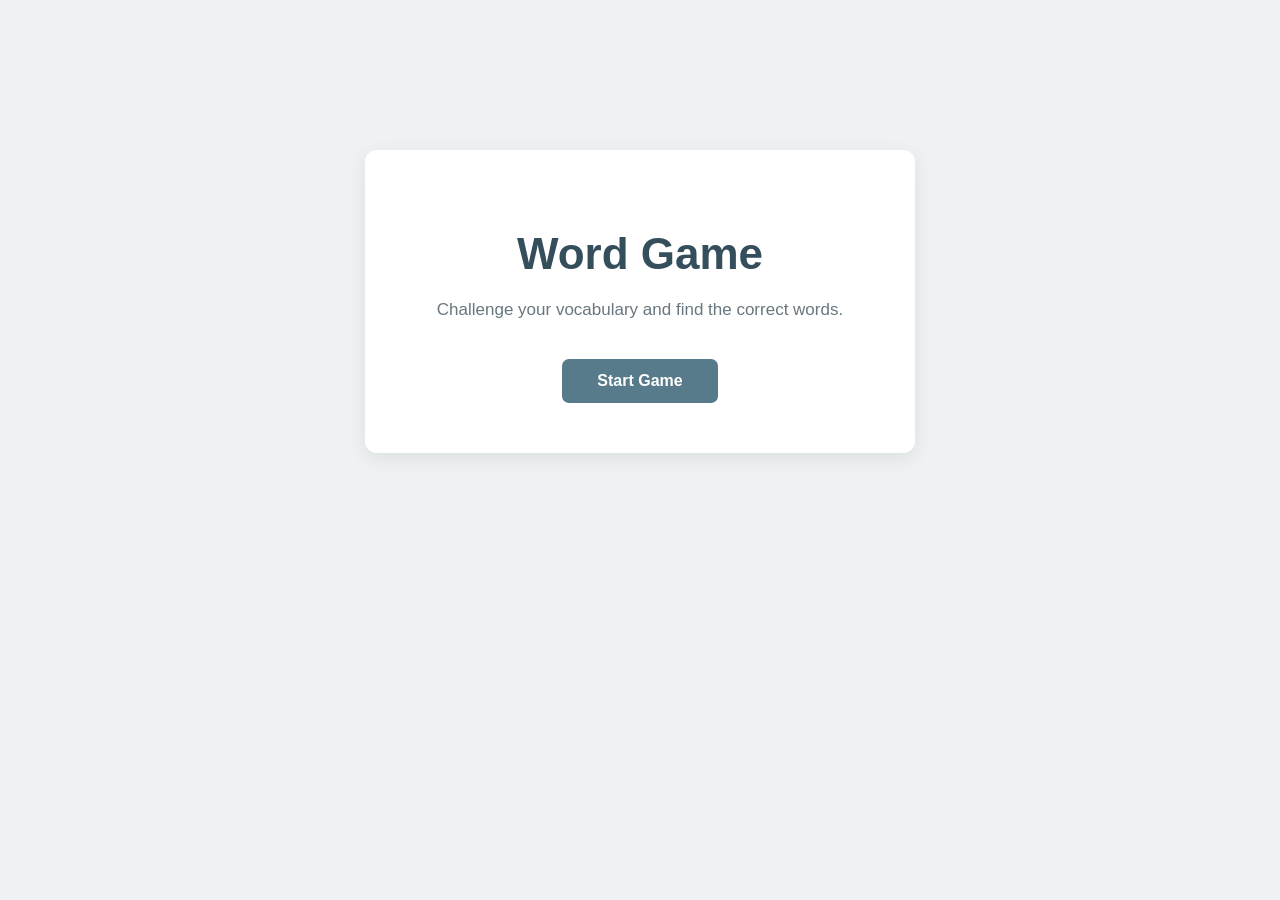
==== index.html @ 1e9c6515 "Updated" ====
<!DOCTYPE html>
<html>
<head>
    <title>Word Game</title>
    <link rel="stylesheet" href="style.css">
</head>

<body>

    <div class="container">

        <h1>Word Game</h1>

        <p>
            Challenge your vocabulary and find the correct words.
        </p>

        <form action="game.html">
            <button type="submit">Start Game</button>
        </form>

    </div>

</body>
</html>
---- style.css ----
body {
    margin: 0;
    font-family: Arial, sans-serif;
    background-color: #eef2f3;
    color: #263238;
}

.container {
    width: 450px;
    margin: 150px auto;
    padding: 50px;
    text-align: center;
    background-color: white;
    border-radius: 12px;
    box-shadow: 0 5px 20px rgba(0, 0, 0, 0.08);
}

h1 {
    font-size: 44px;
    margin-bottom: 15px;
    color: #344e5c;
}

p {
    font-size: 17px;
    line-height: 1.6;
    color: #68777f;
    margin-bottom: 35px;
}

button {
    padding: 13px 35px;
    font-size: 16px;
    font-weight: bold;
    color: white;
    background-color: #587b8c;
    border: none;
    border-radius: 7px;
    cursor: pointer;
}

button:hover {
    background-color: #3f6375;
}
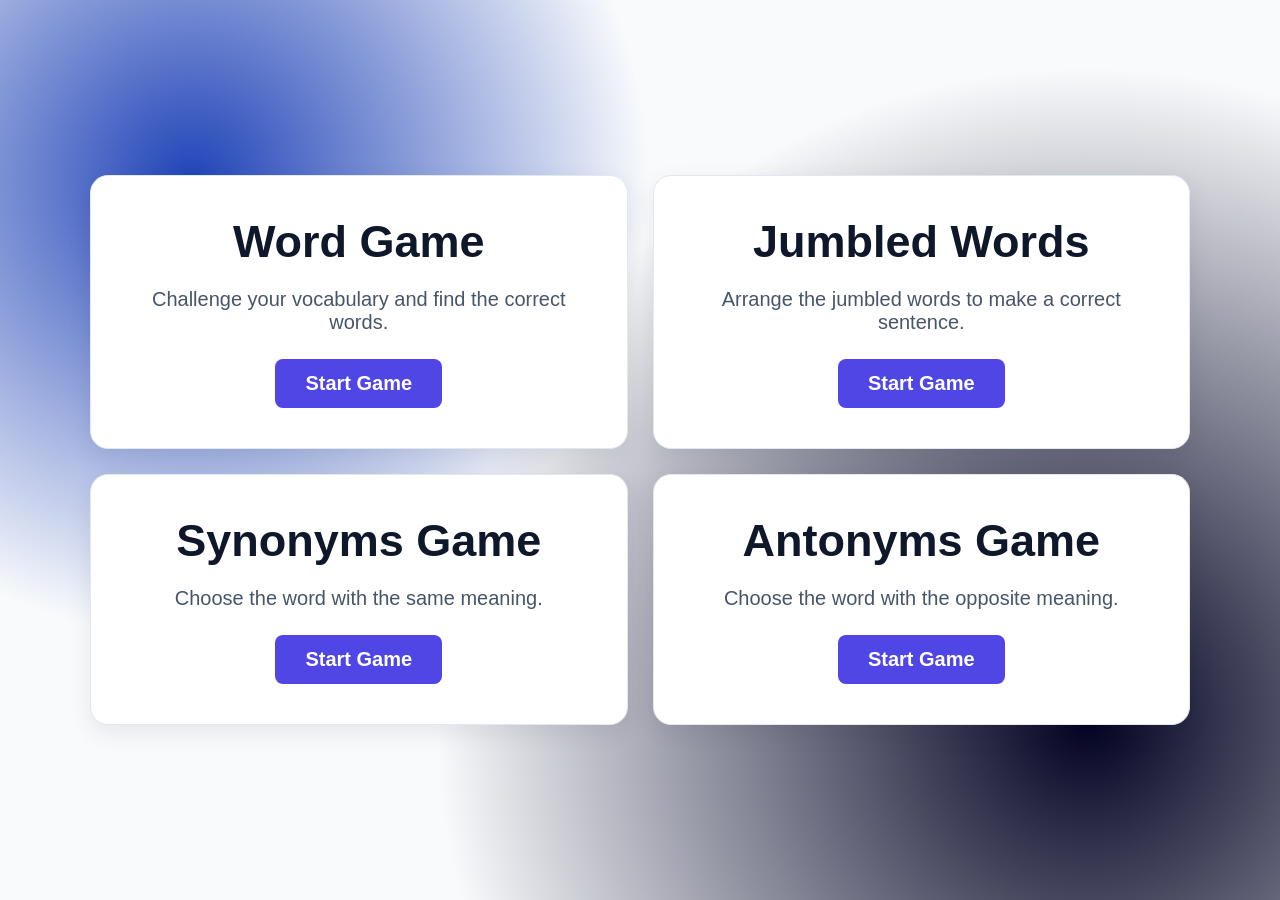
==== commit d3ec4f83: "Added synonyms and antonyms games" ====
--- a/index.html
+++ b/index.html
@@ -1,25 +1,55 @@
-<!DOCTYPE html>
-<html>
-<head>
+<!doctype html>
+<html lang="en">
+  <head>
+    <meta charset="UTF-8" />
+    <meta name="viewport" content="width=device-width, initial-scale=1.0" />
+
     <title>Word Game</title>
-    <link rel="stylesheet" href="style.css">
-</head>
 
-<body>
+    <link rel="stylesheet" href="style.css" />
+  </head>
 
+  <body>
     <div class="container">
-
+      <!-- Word Game -->
+      <div class="game-card">
         <h1>Word Game</h1>
-
-        <p>
-            Challenge your vocabulary and find the correct words.
-        </p>
+        <p>Challenge your vocabulary and find the correct words.</p>
 
         <form action="game.html">
-            <button type="submit">Start Game</button>
+          <button type="submit">Start Game</button>
         </form>
+      </div>
 
+      <!-- Jumbled Words -->
+      <div class="game-card">
+        <h1>Jumbled Words</h1>
+        <p>Arrange the jumbled words to make a correct sentence.</p>
+
+        <form action="jumbled.html">
+          <button type="submit">Start Game</button>
+        </form>
+      </div>
+
+      <!-- Synonyms Game -->
+      <div class="game-card">
+        <h1>Synonyms Game</h1>
+        <p>Choose the word with the same meaning.</p>
+
+        <form action="synonyms/synonyms.html">
+          <button type="submit">Start Game</button>
+        </form>
+      </div>
+
+      <!-- Antonyms Game -->
+      <div class="game-card">
+        <h1>Antonyms Game</h1>
+        <p>Choose the word with the opposite meaning.</p>
+
+        <form action="antonyms/antonyms.html">
+          <button type="submit">Start Game</button>
+        </form>
+      </div>
     </div>
-
-</body>
-</html>+  </body>
+</html>
--- a/style.css
+++ b/style.css
@@ -1,44 +1,90 @@
+* {
+  box-sizing: border-box;
+}
+
 body {
-    margin: 0;
-    font-family: Arial, sans-serif;
-    background-color: #eef2f3;
-    color: #263238;
+  margin: 0;
+  min-height: 100vh;
+  font-family: Arial, sans-serif;
+  color: #0f172a;
+
+  background:
+    radial-gradient(circle at 15% 20%, #2144b8, transparent 35%),
+    radial-gradient(circle at 85% 80%, #020222, transparent 50%), #f8fafc;
+
+  display: flex;
+  justify-content: center;
+  align-items: center;
+
+  padding: 40px;
 }
 
 .container {
-    width: 450px;
-    margin: 150px auto;
-    padding: 50px;
-    text-align: center;
-    background-color: white;
-    border-radius: 12px;
-    box-shadow: 0 5px 20px rgba(0, 0, 0, 0.08);
+  width: 100%;
+  max-width: 1100px;
+
+  display: grid;
+  grid-template-columns: 1fr 1fr;
+  gap: 25px;
 }
 
-h1 {
-    font-size: 44px;
-    margin-bottom: 15px;
-    color: #344e5c;
+.game-card {
+  padding: 40px 30px;
+
+  text-align: center;
+
+  background: white;
+
+  border: 1px solid #e2e8f0;
+  border-radius: 18px;
+
+  box-shadow: 0 8px 25px rgba(15, 23, 42, 0.08);
 }
 
-p {
-    font-size: 17px;
-    line-height: 1.6;
-    color: #68777f;
-    margin-bottom: 35px;
+.game-card h1 {
+  margin: 0 0 15px;
+
+  font-size: 45px;
+}
+
+.game-card p {
+  margin-bottom: 25px;
+
+  font-size: 20px;
+
+  color: #475569;
 }
 
 button {
-    padding: 13px 35px;
-    font-size: 16px;
-    font-weight: bold;
-    color: white;
-    background-color: #587b8c;
-    border: none;
-    border-radius: 7px;
-    cursor: pointer;
+  padding: 13px 30px;
+
+  border: none;
+  border-radius: 8px;
+
+  background: #4f46e5;
+  color: white;
+
+  font-size: 20px;
+  font-weight: bold;
+
+  cursor: pointer;
 }
 
 button:hover {
-    background-color: #3f6375;
-}+  background: #4338ca;
+  transform: translateY(-2px);
+}
+
+@media (max-width: 700px) {
+  .container {
+    grid-template-columns: 1fr;
+  }
+
+  .game-card h1 {
+    font-size: 36px;
+  }
+
+  .game-card p {
+    font-size: 18px;
+  }
+}
